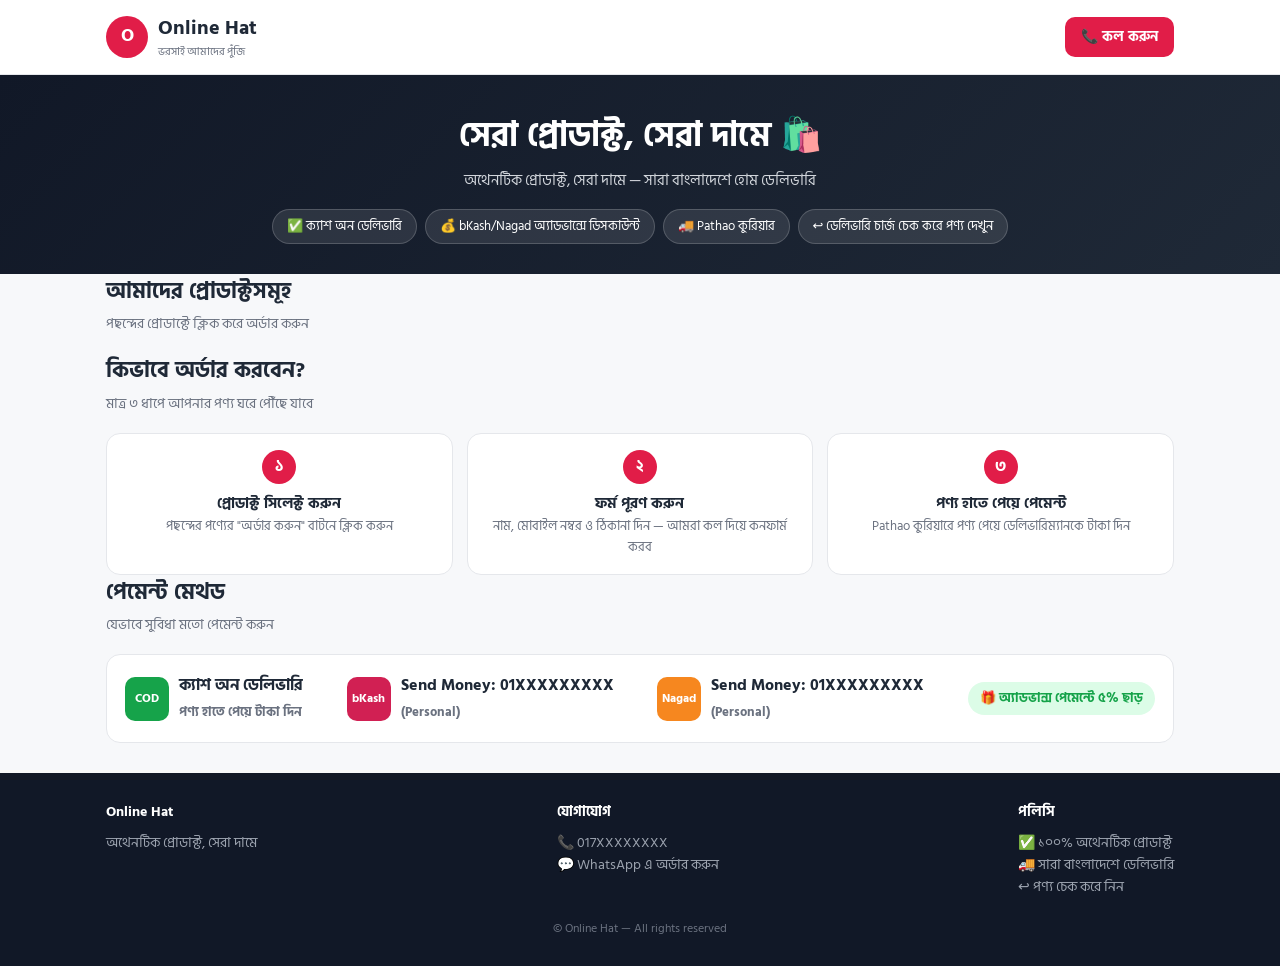
==== index.html @ f03dd959 "One-click order modal + 64 districts + logo support (index.html)" ====
<!DOCTYPE html>
<html lang="bn">
<head>
  <meta charset="UTF-8">
  <meta name="viewport" content="width=device-width, initial-scale=1.0">
  <title>Online Hat — অথেনটিক প্রোডাক্ট সেরা দামে | সারা বাংলাদেশে হোম ডেলিভারি</title>
  <meta name="description" content="Online Hat - গ্যাজেট, ইলেকট্রনিক্স ও লাইফস্টাইল প্রোডাক্ট সেরা দামে। ক্যাশ অন ডেলিভারি (Pathao), bKash/Nagad অ্যাডভান্সে ডিসকাউন্ট। সারা বাংলাদেশে ডেলিভারি।">
  <link rel="icon" href="data:image/svg+xml,<svg xmlns='http://www.w3.org/2000/svg' viewBox='0 0 100 100'><text y='.9em' font-size='90'>🧢</text></svg>">
  <link rel="preconnect" href="https://fonts.googleapis.com">
  <link rel="preconnect" href="https://fonts.gstatic.com" crossorigin>
  <link href="https://fonts.googleapis.com/css2?family=Hind+Siliguri:wght@400;600;700;800&display=swap" rel="stylesheet">
  <link rel="stylesheet" href="style.css?v=2">
</head>
<body>

  <header class="site">
    <div class="site-inner">
      <a class="brand" href="index.html">
        <div class="brand-logo" id="logoWrap">
          <img id="logoImg" src="" alt="logo" onerror="this.remove()">
          <span id="logoLetter">O</span>
        </div>
        <div class="brand-name" id="brandName">Online Hat<small>ভরসাই আমাদের পুঁজি</small></div>
      </a>
      <a class="call-btn" id="callBtn" href="#">📞 কল করুন</a>
    </div>
  </header>

  <div class="hero">
    <div class="container">
      <h1>সেরা প্রোডাক্ট, সেরা দামে 🛍️</h1>
      <p id="heroTagline">অথেনটিক প্রোডাক্ট, সেরা দামে — সারা বাংলাদেশে হোম ডেলিভারি</p>
      <div class="pills">
        <span class="pill">✅ ক্যাশ অন ডেলিভারি</span>
        <span class="pill">💰 bKash/Nagad অ্যাডভান্সে ডিসকাউন্ট</span>
        <span class="pill">🚚 Pathao কুরিয়ার</span>
        <span class="pill">↩️ ডেলিভারি চার্জ চেক করে পণ্য দেখুন</span>
      </div>
    </div>
  </div>

  <section class="container">
    <h2 class="section-title">আমাদের প্রোডাক্টসমূহ</h2>
    <p class="section-sub">পছন্দের প্রোডাক্টে ক্লিক করে অর্ডার করুন</p>
    <div class="grid" id="productGrid"></div>
  </section>

  <section class="container">
    <h2 class="section-title">কিভাবে অর্ডার করবেন?</h2>
    <p class="section-sub">মাত্র ৩ ধাপে আপনার পণ্য ঘরে পৌঁছে যাবে</p>
    <div class="steps">
      <div class="step">
        <div class="n">১</div>
        <h3>প্রোডাক্ট সিলেক্ট করুন</h3>
        <p>পছন্দের পণ্যের "অর্ডার করুন" বাটনে ক্লিক করুন</p>
      </div>
      <div class="step">
        <div class="n">২</div>
        <h3>ফর্ম পূরণ করুন</h3>
        <p>নাম, মোবাইল নম্বর ও ঠিকানা দিন — আমরা কল দিয়ে কনফার্ম করব</p>
      </div>
      <div class="step">
        <div class="n">৩</div>
        <h3>পণ্য হাতে পেয়ে পেমেন্ট</h3>
        <p>Pathao কুরিয়ারে পণ্য পেয়ে ডেলিভারিম্যানকে টাকা দিন</p>
      </div>
    </div>
  </section>

  <section class="container">
    <h2 class="section-title">পেমেন্ট মেথড</h2>
    <p class="section-sub">যেভাবে সুবিধা মতো পেমেন্ট করুন</p>
    <div class="pay-box">
      <div class="pay-method">
        <div class="logo cod-bg">COD</div>
        <div>ক্যাশ অন ডেলিভারি<br><small style="color:var(--muted)">পণ্য হাতে পেয়ে টাকা দিন</small></div>
      </div>
      <div class="pay-method">
        <div class="logo bkash-bg">bKash</div>
        <div id="bkashText">Send Money: 01XXXXXXXXX<br><small style="color:var(--muted)">(Personal)</small></div>
      </div>
      <div class="pay-method">
        <div class="logo nagad-bg">Nagad</div>
        <div id="nagadText">Send Money: 01XXXXXXXXX<br><small style="color:var(--muted)">(Personal)</small></div>
      </div>
      <div class="discount-tag" id="discountTag">🎁 অ্যাডভান্স পেমেন্টে ৫% ছাড়</div>
    </div>
  </section>

  <footer class="site">
    <div class="container">
      <div class="foot-grid">
        <div>
          <h4 id="footBrand">Online Hat</h4>
          <p id="footTagline">অথেনটিক প্রোডাক্ট, সেরা দামে</p>
        </div>
        <div>
          <h4>যোগাযোগ</h4>
          <p>📞 <span id="footPhone">017XXXXXXXX</span></p>
          <p>💬 WhatsApp এ অর্ডার করুন</p>
        </div>
        <div>
          <h4>পলিসি</h4>
          <p>✅ ১০০% অথেনটিক প্রোডাক্ট</p>
          <p>🚚 সারা বাংলাদেশে ডেলিভারি</p>
          <p>↩️ পণ্য চেক করে নিন</p>
        </div>
      </div>
      <p class="copy">© <span id="year"></span> <span id="footBrand2">Online Hat</span> — All rights reserved</p>
    </div>
  </footer>

  <div class="sticky-bar">
    <a class="sticky-call" id="stickyCall" href="#">📞 কল করুন</a>
    <a class="sticky-order" href="#productGrid">🛍️ অর্ডার করুন</a>
  </div>

  <script src="products.js?v=3"></script>
  <script>
    // ---- Fill shop info everywhere ----
    document.title = SETTINGS.shopName + " — অথেনটিক প্রোডাক্ট সেরা দামে | সারা বাংলাদেশে হোম ডেলিভারি";
    document.getElementById("logoLetter").textContent = SETTINGS.shopName.charAt(0);
    if (SETTINGS.logo) document.getElementById("logoImg").src = SETTINGS.logo;
    document.getElementById("brandName").innerHTML = SETTINGS.shopName + "<small>ভরসাই আমাদের পুঁজি</small>";
    document.getElementById("heroTagline").textContent = SETTINGS.tagline;
    document.getElementById("footTagline").textContent = SETTINGS.tagline;
    document.getElementById("footBrand").textContent = SETTINGS.shopName;
    document.getElementById("footBrand2").textContent = SETTINGS.shopName;
    document.getElementById("footPhone").textContent = SETTINGS.phone;
    document.getElementById("bkashText").innerHTML = "Send Money: " + SETTINGS.bkash + "<br><small style='color:var(--muted)'>(Personal)</small>";
    document.getElementById("nagadText").innerHTML = "Send Money: " + SETTINGS.nagad + "<br><small style='color:var(--muted)'>(Personal)</small>";
    document.getElementById("discountTag").textContent = "🎁 অ্যাডভান্স পেমেন্টে " + SETTINGS.advanceDiscountPercent + "% ছাড়";
    document.getElementById("year").textContent = new Date().getFullYear();

    const tel = "tel:+88" + SETTINGS.phone;
    document.getElementById("callBtn").href = tel;
    document.getElementById("stickyCall").href = tel;

    // ---- Render products ----
    const grid = document.getElementById("productGrid");
    grid.innerHTML = PRODUCTS.map(p => {
      const save = p.oldPrice ? Math.round(((p.oldPrice - p.price) / p.oldPrice) * 100) : 0;
      return `
      <div class="card">
        <a class="thumb" href="product.html?id=${p.id}">
          ${p.badge ? `<span class="badge">${p.badge}</span>` : ""}
          <span style="position:absolute">${p.emoji}</span>
          <img src="${p.image}" alt="${p.name}" loading="lazy" onerror="this.style.display='none'">
        </a>
        <div class="card-body">
          <div class="card-name">${p.name}</div>
          <div class="card-name-bn">${p.nameBn}</div>
          <div class="price-row">
            <span class="price">৳${p.price}</span>
            ${p.oldPrice ? `<span class="old-price">৳${p.oldPrice}</span>` : ""}
            ${save ? `<span class="save-tag">${save}% ছাড়</span>` : ""}
          </div>
          <a class="order-btn" href="product.html?id=${p.id}">অর্ডার করুন</a>
        </div>
      </div>`;
    }).join("");
  </script>
</body>
</html>
---- style.css ----
/* ================= Shop styles ================= */
:root {
  --accent: #e11d48;
  --accent-dark: #be123c;
  --bg: #f7f8fa;
  --card: #ffffff;
  --text: #1f2937;
  --muted: #6b7280;
  --border: #e5e7eb;
  --green: #16a34a;
  --radius: 14px;
}
* { box-sizing: border-box; margin: 0; padding: 0; }
body {
  font-family: "Hind Siliguri", "Segoe UI", system-ui, sans-serif;
  background: var(--bg);
  color: var(--text);
  line-height: 1.6;
}
a { color: inherit; text-decoration: none; }
img { max-width: 100%; display: block; }
.container { max-width: 1100px; margin: 0 auto; padding: 0 16px; }

/* Header */
header.site {
  background: #fff;
  border-bottom: 1px solid var(--border);
  position: sticky;
  top: 0;
  z-index: 50;
}
.site-inner {
  display: flex;
  align-items: center;
  justify-content: space-between;
  gap: 12px;
  padding: 12px 16px;
  max-width: 1100px;
  margin: 0 auto;
}
.brand { display: flex; align-items: center; gap: 10px; }
.brand-logo {
  width: 42px; height: 42px;
  border-radius: 50%;
  background: var(--accent);
  color: #fff;
  display: flex; align-items: center; justify-content: center;
  font-weight: 800; font-size: 18px;
  position: relative;
  overflow: hidden;
  flex-shrink: 0;
}
.brand-logo img {
  position: absolute;
  inset: 0;
  width: 100%; height: 100%;
  object-fit: cover;
  z-index: 1;
}
.brand-name { font-weight: 800; font-size: 20px; }
.brand-name small { display: block; font-weight: 400; font-size: 11px; color: var(--muted); }
.call-btn {
  background: var(--accent);
  color: #fff;
  padding: 9px 16px;
  border-radius: 10px;
  font-weight: 700;
  font-size: 14px;
  white-space: nowrap;
}

/* Hero */
.hero {
  background: linear-gradient(135deg, #111827, #1f2937);
  color: #fff;
  padding: 34px 0 30px;
  text-align: center;
}
.hero h1 { font-size: clamp(22px, 4vw, 34px); font-weight: 800; }
.hero p { color: #d1d5db; margin-top: 6px; font-size: 15px; }
.hero .pills { margin-top: 16px; display: flex; flex-wrap: wrap; gap: 8px; justify-content: center; }
.hero .pill {
  background: rgba(255,255,255,.1);
  border: 1px solid rgba(255,255,255,.18);
  padding: 6px 14px;
  border-radius: 999px;
  font-size: 13px;
}

/* Sections */
section { padding: 28px 0; }
.section-title { font-size: 22px; font-weight: 800; margin-bottom: 4px; }
.section-sub { color: var(--muted); font-size: 14px; margin-bottom: 18px; }

/* Product grid */
.grid {
  display: grid;
  grid-template-columns: repeat(auto-fill, minmax(240px, 1fr));
  gap: 16px;
}
.card {
  background: var(--card);
  border: 1px solid var(--border);
  border-radius: var(--radius);
  overflow: hidden;
  transition: transform .15s, box-shadow .15s;
  display: flex;
  flex-direction: column;
}
.card:hover { transform: translateY(-3px); box-shadow: 0 8px 24px rgba(0,0,0,.08); }
.thumb {
  position: relative;
  aspect-ratio: 1/1;
  background: linear-gradient(135deg, #fce7f3, #e0f2fe);
  display: flex; align-items: center; justify-content: center;
  font-size: 64px;
}
.thumb img { position: absolute; inset: 0; width: 100%; height: 100%; object-fit: cover; }
.badge {
  position: absolute; top: 10px; left: 10px;
  background: var(--accent); color: #fff;
  font-size: 11px; font-weight: 700;
  padding: 3px 10px; border-radius: 999px;
  z-index: 2;
}
.card-body { padding: 14px; display: flex; flex-direction: column; gap: 6px; flex: 1; }
.card-name { font-weight: 700; font-size: 15px; }
.card-name-bn { font-size: 13px; color: var(--muted); }
.price-row { display: flex; align-items: baseline; gap: 8px; margin-top: auto; }
.price { font-weight: 800; font-size: 20px; color: var(--accent); }
.old-price { color: var(--muted); text-decoration: line-through; font-size: 14px; }
.save-tag { font-size: 11px; color: var(--green); font-weight: 700; }
.order-btn {
  margin-top: 10px;
  background: var(--accent);
  color: #fff;
  border: none;
  padding: 11px;
  border-radius: 10px;
  font-weight: 700;
  font-size: 15px;
  cursor: pointer;
  text-align: center;
}
.order-btn:hover { background: var(--accent-dark); }

/* Steps */
.steps { display: grid; grid-template-columns: repeat(auto-fit, minmax(200px, 1fr)); gap: 14px; }
.step {
  background: var(--card); border: 1px solid var(--border);
  border-radius: var(--radius); padding: 16px; text-align: center;
}
.step .n {
  width: 34px; height: 34px; margin: 0 auto 8px;
  background: var(--accent); color: #fff; border-radius: 50%;
  display: flex; align-items: center; justify-content: center; font-weight: 800;
}
.step h3 { font-size: 15px; }
.step p { font-size: 13px; color: var(--muted); }

/* Payment banner */
.pay-box {
  background: #fff; border: 1px solid var(--border); border-radius: var(--radius);
  padding: 18px; display: flex; flex-wrap: wrap; gap: 16px; align-items: center; justify-content: space-between;
}
.pay-method { display: flex; align-items: center; gap: 10px; font-weight: 700; }
.pay-method .logo {
  width: 44px; height: 44px; border-radius: 10px; color: #fff;
  display: flex; align-items: center; justify-content: center; font-weight: 800; font-size: 12px;
}
.bkash-bg { background: #d12053; }
.nagad-bg { background: #f6871f; }
.cod-bg { background: var(--green); }
.discount-tag {
  background: #dcfce7; color: var(--green);
  font-weight: 700; font-size: 13px;
  padding: 6px 12px; border-radius: 999px;
}

/* Product detail */
.detail { display: grid; grid-template-columns: 1fr 1fr; gap: 24px; }
@media (max-width: 760px) { .detail { grid-template-columns: 1fr; } }
.detail-thumb {
  position: relative;
  aspect-ratio: 1/1;
  border-radius: var(--radius);
  overflow: hidden;
  border: 1px solid var(--border);
  background: linear-gradient(135deg, #fce7f3, #e0f2fe);
  display: flex; align-items: center; justify-content: center; font-size: 90px;
}
.detail-thumb img { position: absolute; inset: 0; width: 100%; height: 100%; object-fit: cover; }
.detail h1 { font-size: 24px; font-weight: 800; }
.detail .bn { color: var(--muted); font-size: 15px; margin-top: 2px; }
.detail .price-row { margin: 12px 0 6px; }
.detail .price { font-size: 30px; }
.stock-note { color: var(--green); font-weight: 700; font-size: 14px; }

/* Order form */
.order-form {
  background: var(--card); border: 1px solid var(--border);
  border-radius: var(--radius); padding: 20px; margin-top: 20px;
}
.order-form h2 { font-size: 18px; margin-bottom: 14px; }
.field { margin-bottom: 12px; }
.field label { display: block; font-size: 14px; font-weight: 700; margin-bottom: 4px; }
.field input, .field select, .field textarea {
  width: 100%;
  padding: 11px 12px;
  border: 1px solid var(--border);
  border-radius: 10px;
  font-size: 15px;
  font-family: inherit;
  background: #fff;
}
.field input:focus, .field select:focus, .field textarea:focus {
  outline: 2px solid var(--accent);
  border-color: var(--accent);
}
.qty-row { display: flex; align-items: center; gap: 12px; }
.qty-btn {
  width: 38px; height: 38px; border-radius: 10px;
  border: 1px solid var(--border); background: #fff;
  font-size: 18px; font-weight: 800; cursor: pointer;
}
#qty { width: 70px; text-align: center; font-weight: 800; font-size: 16px; }

.payment-options { display: grid; grid-template-columns: 1fr 1fr; gap: 10px; }
@media (max-width: 500px) { .payment-options { grid-template-columns: 1fr; } }
.pay-opt {
  border: 2px solid var(--border); border-radius: 10px;
  padding: 10px 12px; cursor: pointer; font-size: 14px; font-weight: 700;
  display: flex; gap: 8px; align-items: center;
}
.pay-opt input { accent-color: var(--accent); }
.pay-opt.active { border-color: var(--accent); background: #fff1f2; }
.pay-opt small { display: block; font-weight: 400; color: var(--muted); font-size: 12px; }
.pay-opt .disc { color: var(--green); font-weight: 800; font-size: 12px; }
.advance-info {
  display: none;
  background: #fff7ed; border: 1px dashed #f6871f;
  border-radius: 10px; padding: 12px; font-size: 13px; margin-top: 10px;
}
.advance-info.show { display: block; }
.advance-info b { font-size: 14px; }

/* Summary */
.summary {
  background: #f9fafb; border: 1px solid var(--border);
  border-radius: 10px; padding: 14px; margin-top: 14px; font-size: 14px;
}
.summary .row { display: flex; justify-content: space-between; padding: 3px 0; }
.summary .row.total { border-top: 1px dashed var(--border); margin-top: 6px; padding-top: 8px; font-weight: 800; font-size: 17px; }
.summary .discount { color: var(--green); font-weight: 700; }

.submit-btn {
  width: 100%;
  background: var(--green);
  color: #fff; border: none;
  padding: 15px; border-radius: 12px;
  font-size: 17px; font-weight: 800; cursor: pointer;
  margin-top: 14px;
}
.submit-btn:hover { background: #15803d; }
.form-error { color: var(--accent); font-size: 13px; font-weight: 700; margin-top: 8px; display: none; }
.form-error.show { display: block; }

/* Confirmation */
.confirm-box {
  display: none;
  text-align: center;
  background: #dcfce7; border: 1px solid var(--green);
  border-radius: var(--radius); padding: 24px; margin-top: 20px;
}
.confirm-box.show { display: block; }
.confirm-box h2 { color: var(--green); }
.confirm-box p { font-size: 14px; margin-top: 6px; }

/* Footer */
footer.site {
  background: #111827; color: #9ca3af;
  padding: 28px 0; margin-top: 30px;
  font-size: 14px;
}
.foot-grid { display: flex; flex-wrap: wrap; gap: 24px; justify-content: space-between; }
footer.site h4 { color: #fff; margin-bottom: 8px; }
footer.site a:hover { color: #fff; }
.copy { text-align: center; margin-top: 20px; font-size: 12px; color: #6b7280; }

/* Sticky mobile call bar */
.sticky-bar {
  position: fixed; bottom: 0; left: 0; right: 0;
  display: none;
  gap: 10px; padding: 10px 12px;
  background: #fff; border-top: 1px solid var(--border);
  z-index: 60;
}
.sticky-bar a {
  flex: 1; text-align: center; padding: 12px; border-radius: 10px;
  font-weight: 800; font-size: 15px;
}
.sticky-call { background: #111827; color: #fff; }
.sticky-order { background: var(--accent); color: #fff; }
@media (max-width: 760px) {
  .sticky-bar { display: flex; }
  body { padding-bottom: 66px; }
}

/* ===== Big buy button ===== */
.buy-btn {
  width: 100%;
  background: var(--accent);
  color: #fff;
  border: none;
  padding: 16px;
  border-radius: 12px;
  font-size: 18px;
  font-weight: 800;
  cursor: pointer;
  margin-top: 16px;
  font-family: inherit;
  box-shadow: 0 4px 14px rgba(225, 29, 72, .35);
  transition: transform .15s;
}
.buy-btn:hover { background: var(--accent-dark); transform: translateY(-2px); }
.disc-inline { color: var(--green); font-weight: 800; }

/* ===== One-click order modal ===== */
.modal-overlay {
  display: none;
  position: fixed;
  inset: 0;
  background: rgba(0,0,0,.55);
  z-index: 100;
  overflow-y: auto;
  padding: 20px 12px;
}
.modal-overlay.show { display: flex; align-items: flex-start; justify-content: center; }
.modal {
  background: #fdf9f3;
  border: 2px solid var(--accent);
  border-radius: 16px;
  width: 100%;
  max-width: 520px;
  padding: 18px;
  margin: auto;
  box-shadow: 0 20px 60px rgba(0,0,0,.3);
  animation: slideUp .25s ease;
}
@keyframes slideUp { from { transform: translateY(30px); opacity: 0; } to { transform: translateY(0); opacity: 1; } }
.modal-head { display: flex; justify-content: space-between; align-items: flex-start; gap: 10px; margin-bottom: 14px; }
.modal-head h2 { font-size: 17px; color: var(--accent-dark); line-height: 1.4; }
.modal-close {
  background: none; border: none; font-size: 20px; font-weight: 800;
  color: var(--muted); cursor: pointer; padding: 4px 8px;
}

/* Product inside modal */
.order-product {
  display: flex;
  gap: 12px;
  align-items: center;
  background: #fff;
  border: 1px solid var(--border);
  border-radius: 12px;
  padding: 12px;
  margin-bottom: 14px;
  flex-wrap: wrap;
}
.op-thumb {
  position: relative;
  width: 56px; height: 56px;
  border-radius: 10px;
  background: linear-gradient(135deg, #fce7f3, #e0f2fe);
  display: flex; align-items: center; justify-content: center;
  font-size: 28px;
  overflow: hidden;
  flex-shrink: 0;
}
.op-thumb img { position: absolute; inset: 0; width: 100%; height: 100%; object-fit: cover; }
.op-info { flex: 1; min-width: 140px; }
.op-name { font-weight: 700; font-size: 14px; }
.op-price s { color: var(--muted); font-size: 13px; margin-right: 6px; }
.op-price b { color: var(--accent); font-size: 16px; }

.pay-box-mini {
  background: #fff;
  border: 1px dashed var(--border);
  border-radius: 10px;
  padding: 10px 12px;
  font-size: 14px;
  font-weight: 600;
}
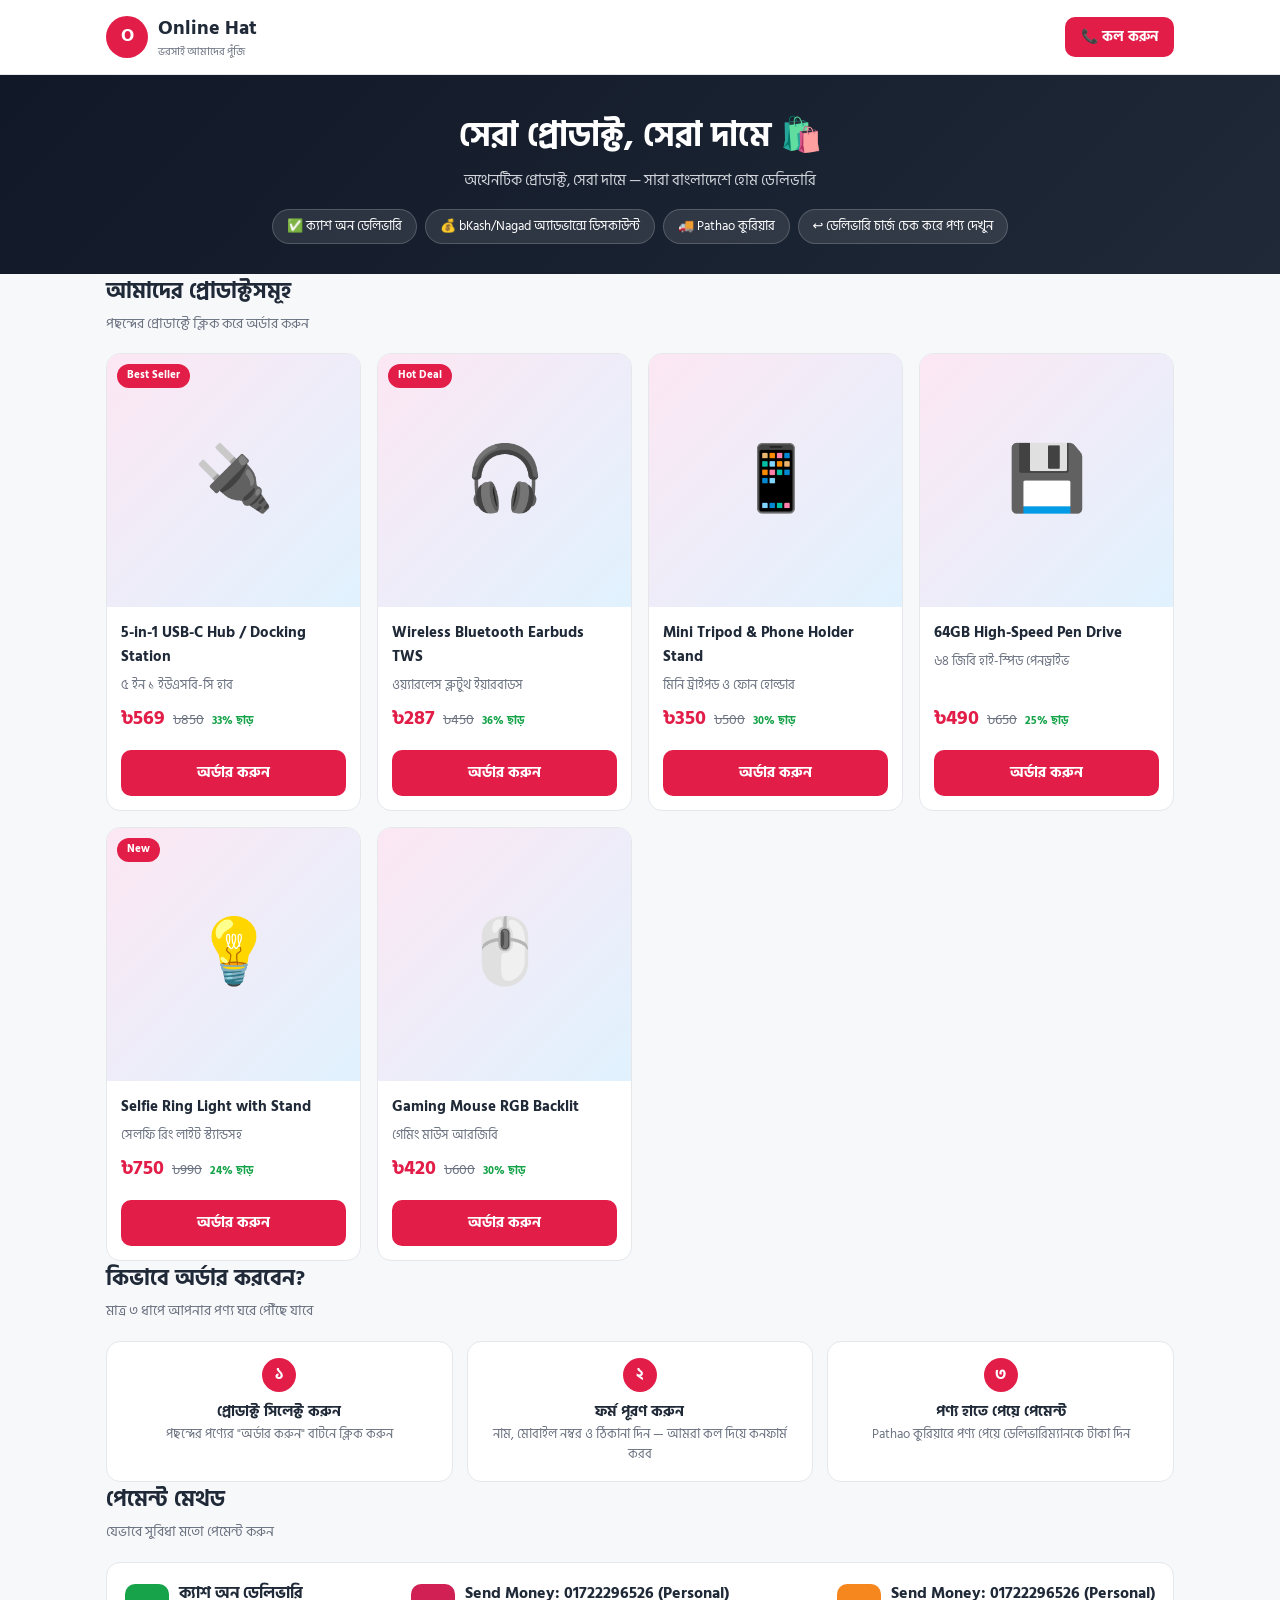
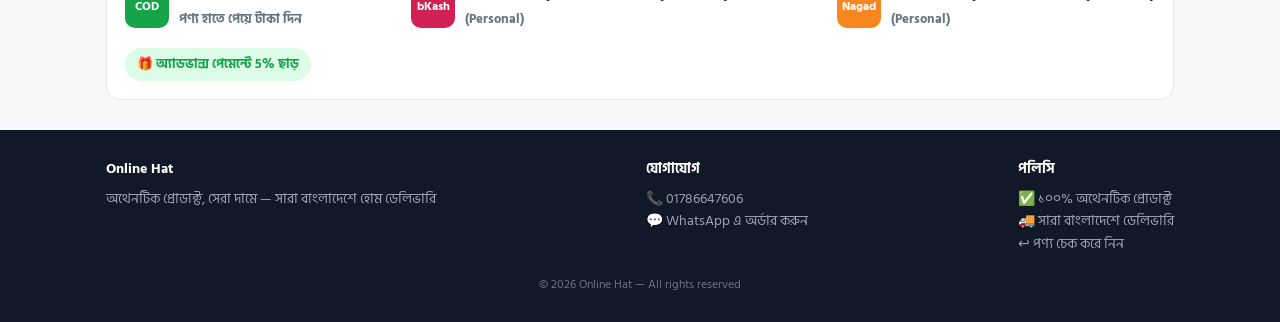
==== commit 8c79d6a6: "Fix: logo crash breaking page when logo.png missing (index.html)" ====
--- a/index.html
+++ b/index.html
@@ -17,7 +17,7 @@
     <div class="site-inner">
       <a class="brand" href="index.html">
         <div class="brand-logo" id="logoWrap">
-          <img id="logoImg" src="" alt="logo" onerror="this.remove()">
+          <img id="logoImg" alt="logo" style="display:none" onerror="this.style.display='none'">
           <span id="logoLetter">O</span>
         </div>
         <div class="brand-name" id="brandName">Online Hat<small>ভরসাই আমাদের পুঁজি</small></div>
@@ -120,7 +120,11 @@
     // ---- Fill shop info everywhere ----
     document.title = SETTINGS.shopName + " — অথেনটিক প্রোডাক্ট সেরা দামে | সারা বাংলাদেশে হোম ডেলিভারি";
     document.getElementById("logoLetter").textContent = SETTINGS.shopName.charAt(0);
-    if (SETTINGS.logo) document.getElementById("logoImg").src = SETTINGS.logo;
+    const logoImg = document.getElementById("logoImg");
+    if (SETTINGS.logo && logoImg) {
+      logoImg.style.display = "block";
+      logoImg.src = SETTINGS.logo;
+    }
     document.getElementById("brandName").innerHTML = SETTINGS.shopName + "<small>ভরসাই আমাদের পুঁজি</small>";
     document.getElementById("heroTagline").textContent = SETTINGS.tagline;
     document.getElementById("footTagline").textContent = SETTINGS.tagline;
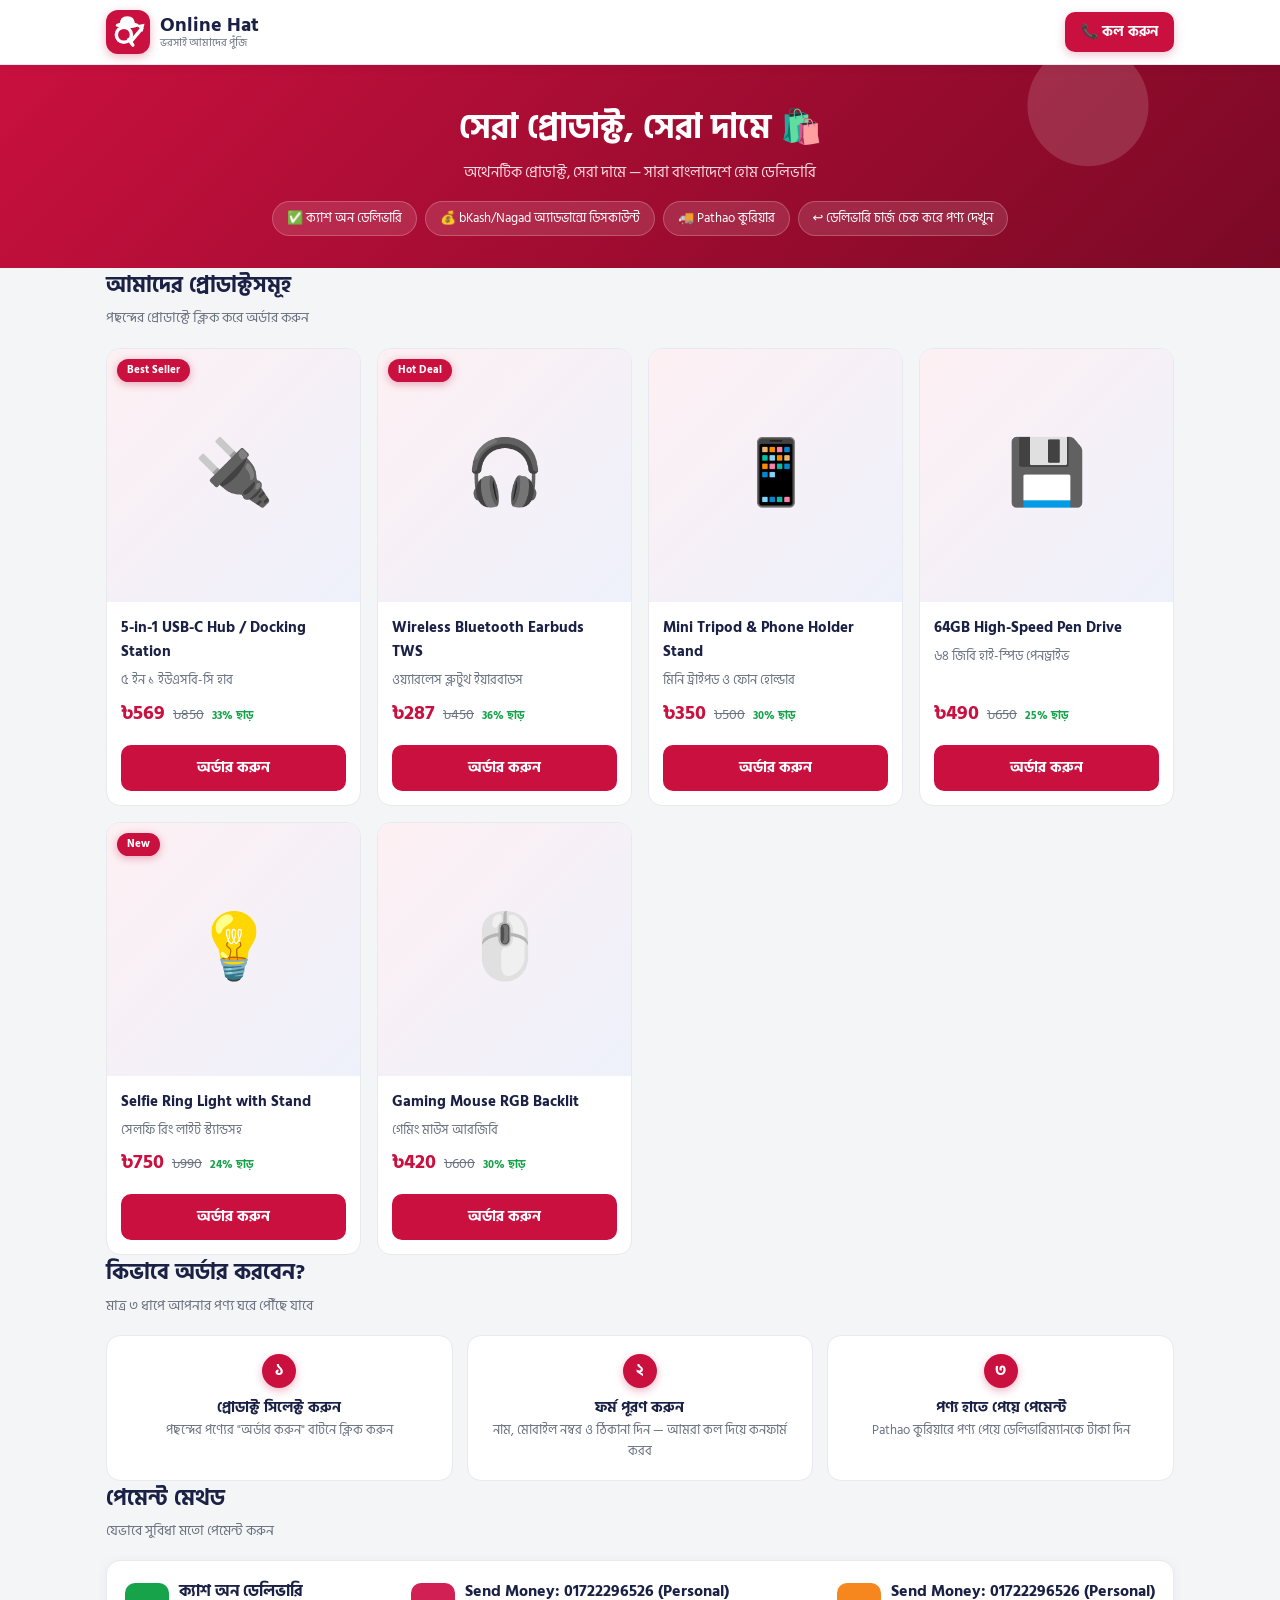
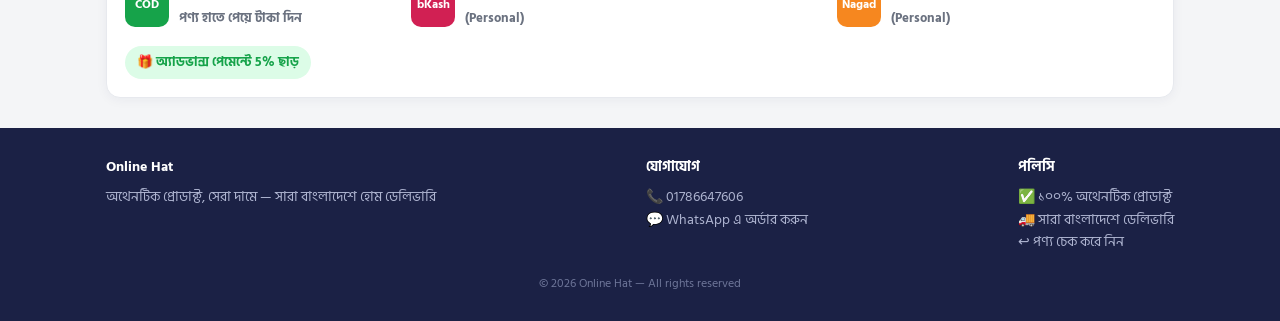
==== commit e33ef9d6: "Brand redesign: crimson/navy identity + SVG logo fallback (index.html)" ====
--- a/index.html
+++ b/index.html
@@ -9,7 +9,7 @@
   <link rel="preconnect" href="https://fonts.googleapis.com">
   <link rel="preconnect" href="https://fonts.gstatic.com" crossorigin>
   <link href="https://fonts.googleapis.com/css2?family=Hind+Siliguri:wght@400;600;700;800&display=swap" rel="stylesheet">
-  <link rel="stylesheet" href="style.css?v=2">
+  <link rel="stylesheet" href="style.css?v=4">
 </head>
 <body>
 
@@ -18,7 +18,14 @@
       <a class="brand" href="index.html">
         <div class="brand-logo" id="logoWrap">
           <img id="logoImg" alt="logo" style="display:none" onerror="this.style.display='none'">
-          <span id="logoLetter">O</span>
+          <svg class="logo-fallback" id="logoFallback" viewBox="0 0 64 64" xmlns="http://www.w3.org/2000/svg">
+            <path d="M20 21 Q20 9 31 9 Q42 9 42 21 Z" fill="#fff"/>
+            <ellipse cx="31" cy="22" rx="17" ry="4.5" fill="#fff"/>
+            <circle cx="26" cy="36" r="11" fill="none" stroke="#fff" stroke-width="5"/>
+            <path d="M33 43 L39 51" stroke="#fff" stroke-width="5" stroke-linecap="round"/>
+            <path d="M37 45 L52 27" stroke="#fff" stroke-width="5" stroke-linecap="round"/>
+            <path d="M56 20 L45 22 L53 32 Z" fill="#fff"/>
+          </svg>
         </div>
         <div class="brand-name" id="brandName">Online Hat<small>ভরসাই আমাদের পুঁজি</small></div>
       </a>
@@ -115,11 +122,10 @@
     <a class="sticky-order" href="#productGrid">🛍️ অর্ডার করুন</a>
   </div>
 
-  <script src="products.js?v=3"></script>
+  <script src="products.js?v=4"></script>
   <script>
     // ---- Fill shop info everywhere ----
     document.title = SETTINGS.shopName + " — অথেনটিক প্রোডাক্ট সেরা দামে | সারা বাংলাদেশে হোম ডেলিভারি";
-    document.getElementById("logoLetter").textContent = SETTINGS.shopName.charAt(0);
     const logoImg = document.getElementById("logoImg");
     if (SETTINGS.logo && logoImg) {
       logoImg.style.display = "block";
--- a/style.css
+++ b/style.css
@@ -1,13 +1,18 @@
-/* ================= Shop styles ================= */
+/* ============ Online Hat — Brand Redesign ============
+   Palette from logo: crimson #C9103E, navy #1B2145,
+   soft gray #F4F5F7, white cards                      */
 :root {
-  --accent: #e11d48;
-  --accent-dark: #be123c;
-  --bg: #f7f8fa;
+  --accent: #C9103E;
+  --accent-dark: #9E0C30;
+  --accent-soft: #FDF0F3;
+  --navy: #1B2145;
+  --navy-2: #2A3159;
+  --bg: #F4F5F7;
   --card: #ffffff;
-  --text: #1f2937;
-  --muted: #6b7280;
-  --border: #e5e7eb;
-  --green: #16a34a;
+  --text: #1B2145;
+  --muted: #6B7280;
+  --border: #E7E9EE;
+  --green: #16A34A;
   --radius: 14px;
 }
 * { box-sizing: border-box; margin: 0; padding: 0; }
@@ -21,34 +26,34 @@
 img { max-width: 100%; display: block; }
 .container { max-width: 1100px; margin: 0 auto; padding: 0 16px; }
 
-/* Header */
+/* ---------- Header ---------- */
 header.site {
   background: #fff;
   border-bottom: 1px solid var(--border);
   position: sticky;
   top: 0;
   z-index: 50;
+  box-shadow: 0 1px 10px rgba(27,33,69,.06);
 }
 .site-inner {
   display: flex;
   align-items: center;
   justify-content: space-between;
   gap: 12px;
-  padding: 12px 16px;
+  padding: 10px 16px;
   max-width: 1100px;
   margin: 0 auto;
 }
 .brand { display: flex; align-items: center; gap: 10px; }
 .brand-logo {
-  width: 42px; height: 42px;
-  border-radius: 50%;
+  width: 44px; height: 44px;
+  border-radius: 12px;
   background: var(--accent);
-  color: #fff;
   display: flex; align-items: center; justify-content: center;
-  font-weight: 800; font-size: 18px;
   position: relative;
   overflow: hidden;
   flex-shrink: 0;
+  box-shadow: 0 3px 10px rgba(201,16,62,.3);
 }
 .brand-logo img {
   position: absolute;
@@ -57,7 +62,8 @@
   object-fit: cover;
   z-index: 1;
 }
-.brand-name { font-weight: 800; font-size: 20px; }
+.logo-fallback { width: 100%; height: 100%; display: block; }
+.brand-name { font-weight: 800; font-size: 20px; color: var(--navy); line-height: 1.2; }
 .brand-name small { display: block; font-weight: 400; font-size: 11px; color: var(--muted); }
 .call-btn {
   background: var(--accent);
@@ -67,32 +73,37 @@
   font-weight: 700;
   font-size: 14px;
   white-space: nowrap;
-}
-
-/* Hero */
+  box-shadow: 0 3px 10px rgba(201,16,62,.25);
+}
+.call-btn:hover { background: var(--accent-dark); }
+
+/* ---------- Hero ---------- */
 .hero {
-  background: linear-gradient(135deg, #111827, #1f2937);
+  background:
+    radial-gradient(circle at 85% 20%, rgba(255,255,255,.14) 0 60px, transparent 61px),
+    linear-gradient(135deg, var(--accent) 0%, var(--accent-dark) 55%, #7A0926 100%);
   color: #fff;
-  padding: 34px 0 30px;
+  padding: 36px 0 32px;
   text-align: center;
 }
 .hero h1 { font-size: clamp(22px, 4vw, 34px); font-weight: 800; }
-.hero p { color: #d1d5db; margin-top: 6px; font-size: 15px; }
+.hero p { color: #FBD9E1; margin-top: 6px; font-size: 15px; }
 .hero .pills { margin-top: 16px; display: flex; flex-wrap: wrap; gap: 8px; justify-content: center; }
 .hero .pill {
-  background: rgba(255,255,255,.1);
-  border: 1px solid rgba(255,255,255,.18);
+  background: rgba(255,255,255,.12);
+  border: 1px solid rgba(255,255,255,.22);
   padding: 6px 14px;
   border-radius: 999px;
   font-size: 13px;
-}
-
-/* Sections */
-section { padding: 28px 0; }
-.section-title { font-size: 22px; font-weight: 800; margin-bottom: 4px; }
+  backdrop-filter: blur(2px);
+}
+
+/* ---------- Sections ---------- */
+section { padding: 30px 0; }
+.section-title { font-size: 22px; font-weight: 800; margin-bottom: 4px; color: var(--navy); }
 .section-sub { color: var(--muted); font-size: 14px; margin-bottom: 18px; }
 
-/* Product grid */
+/* ---------- Product grid ---------- */
 .grid {
   display: grid;
   grid-template-columns: repeat(auto-fill, minmax(240px, 1fr));
@@ -107,11 +118,11 @@
   display: flex;
   flex-direction: column;
 }
-.card:hover { transform: translateY(-3px); box-shadow: 0 8px 24px rgba(0,0,0,.08); }
+.card:hover { transform: translateY(-4px); box-shadow: 0 10px 28px rgba(27,33,69,.12); }
 .thumb {
   position: relative;
   aspect-ratio: 1/1;
-  background: linear-gradient(135deg, #fce7f3, #e0f2fe);
+  background: linear-gradient(135deg, #FDF0F3, #EEF1FB);
   display: flex; align-items: center; justify-content: center;
   font-size: 64px;
 }
@@ -122,9 +133,10 @@
   font-size: 11px; font-weight: 700;
   padding: 3px 10px; border-radius: 999px;
   z-index: 2;
+  box-shadow: 0 2px 8px rgba(201,16,62,.35);
 }
 .card-body { padding: 14px; display: flex; flex-direction: column; gap: 6px; flex: 1; }
-.card-name { font-weight: 700; font-size: 15px; }
+.card-name { font-weight: 700; font-size: 15px; color: var(--navy); }
 .card-name-bn { font-size: 13px; color: var(--muted); }
 .price-row { display: flex; align-items: baseline; gap: 8px; margin-top: auto; }
 .price { font-weight: 800; font-size: 20px; color: var(--accent); }
@@ -141,43 +153,48 @@
   font-size: 15px;
   cursor: pointer;
   text-align: center;
+  transition: background .15s;
 }
 .order-btn:hover { background: var(--accent-dark); }
 
-/* Steps */
+/* ---------- Steps ---------- */
 .steps { display: grid; grid-template-columns: repeat(auto-fit, minmax(200px, 1fr)); gap: 14px; }
 .step {
   background: var(--card); border: 1px solid var(--border);
-  border-radius: var(--radius); padding: 16px; text-align: center;
-}
+  border-radius: var(--radius); padding: 18px 16px; text-align: center;
+  transition: transform .15s, box-shadow .15s;
+}
+.step:hover { transform: translateY(-2px); box-shadow: 0 6px 18px rgba(27,33,69,.08); }
 .step .n {
   width: 34px; height: 34px; margin: 0 auto 8px;
   background: var(--accent); color: #fff; border-radius: 50%;
   display: flex; align-items: center; justify-content: center; font-weight: 800;
-}
-.step h3 { font-size: 15px; }
+  box-shadow: 0 3px 8px rgba(201,16,62,.3);
+}
+.step h3 { font-size: 15px; color: var(--navy); }
 .step p { font-size: 13px; color: var(--muted); }
 
-/* Payment banner */
+/* ---------- Payment box ---------- */
 .pay-box {
   background: #fff; border: 1px solid var(--border); border-radius: var(--radius);
   padding: 18px; display: flex; flex-wrap: wrap; gap: 16px; align-items: center; justify-content: space-between;
+  box-shadow: 0 2px 12px rgba(27,33,69,.05);
 }
 .pay-method { display: flex; align-items: center; gap: 10px; font-weight: 700; }
 .pay-method .logo {
   width: 44px; height: 44px; border-radius: 10px; color: #fff;
   display: flex; align-items: center; justify-content: center; font-weight: 800; font-size: 12px;
 }
-.bkash-bg { background: #d12053; }
-.nagad-bg { background: #f6871f; }
+.bkash-bg { background: #D12053; }
+.nagad-bg { background: #F6871F; }
 .cod-bg { background: var(--green); }
 .discount-tag {
-  background: #dcfce7; color: var(--green);
+  background: #DCFCE7; color: var(--green);
   font-weight: 700; font-size: 13px;
   padding: 6px 12px; border-radius: 999px;
 }
 
-/* Product detail */
+/* ---------- Product detail ---------- */
 .detail { display: grid; grid-template-columns: 1fr 1fr; gap: 24px; }
 @media (max-width: 760px) { .detail { grid-template-columns: 1fr; } }
 .detail-thumb {
@@ -186,127 +203,18 @@
   border-radius: var(--radius);
   overflow: hidden;
   border: 1px solid var(--border);
-  background: linear-gradient(135deg, #fce7f3, #e0f2fe);
+  background: linear-gradient(135deg, #FDF0F3, #EEF1FB);
   display: flex; align-items: center; justify-content: center; font-size: 90px;
+  box-shadow: 0 4px 20px rgba(27,33,69,.07);
 }
 .detail-thumb img { position: absolute; inset: 0; width: 100%; height: 100%; object-fit: cover; }
-.detail h1 { font-size: 24px; font-weight: 800; }
+.detail h1 { font-size: 24px; font-weight: 800; color: var(--navy); }
 .detail .bn { color: var(--muted); font-size: 15px; margin-top: 2px; }
 .detail .price-row { margin: 12px 0 6px; }
 .detail .price { font-size: 30px; }
 .stock-note { color: var(--green); font-weight: 700; font-size: 14px; }
 
-/* Order form */
-.order-form {
-  background: var(--card); border: 1px solid var(--border);
-  border-radius: var(--radius); padding: 20px; margin-top: 20px;
-}
-.order-form h2 { font-size: 18px; margin-bottom: 14px; }
-.field { margin-bottom: 12px; }
-.field label { display: block; font-size: 14px; font-weight: 700; margin-bottom: 4px; }
-.field input, .field select, .field textarea {
-  width: 100%;
-  padding: 11px 12px;
-  border: 1px solid var(--border);
-  border-radius: 10px;
-  font-size: 15px;
-  font-family: inherit;
-  background: #fff;
-}
-.field input:focus, .field select:focus, .field textarea:focus {
-  outline: 2px solid var(--accent);
-  border-color: var(--accent);
-}
-.qty-row { display: flex; align-items: center; gap: 12px; }
-.qty-btn {
-  width: 38px; height: 38px; border-radius: 10px;
-  border: 1px solid var(--border); background: #fff;
-  font-size: 18px; font-weight: 800; cursor: pointer;
-}
-#qty { width: 70px; text-align: center; font-weight: 800; font-size: 16px; }
-
-.payment-options { display: grid; grid-template-columns: 1fr 1fr; gap: 10px; }
-@media (max-width: 500px) { .payment-options { grid-template-columns: 1fr; } }
-.pay-opt {
-  border: 2px solid var(--border); border-radius: 10px;
-  padding: 10px 12px; cursor: pointer; font-size: 14px; font-weight: 700;
-  display: flex; gap: 8px; align-items: center;
-}
-.pay-opt input { accent-color: var(--accent); }
-.pay-opt.active { border-color: var(--accent); background: #fff1f2; }
-.pay-opt small { display: block; font-weight: 400; color: var(--muted); font-size: 12px; }
-.pay-opt .disc { color: var(--green); font-weight: 800; font-size: 12px; }
-.advance-info {
-  display: none;
-  background: #fff7ed; border: 1px dashed #f6871f;
-  border-radius: 10px; padding: 12px; font-size: 13px; margin-top: 10px;
-}
-.advance-info.show { display: block; }
-.advance-info b { font-size: 14px; }
-
-/* Summary */
-.summary {
-  background: #f9fafb; border: 1px solid var(--border);
-  border-radius: 10px; padding: 14px; margin-top: 14px; font-size: 14px;
-}
-.summary .row { display: flex; justify-content: space-between; padding: 3px 0; }
-.summary .row.total { border-top: 1px dashed var(--border); margin-top: 6px; padding-top: 8px; font-weight: 800; font-size: 17px; }
-.summary .discount { color: var(--green); font-weight: 700; }
-
-.submit-btn {
-  width: 100%;
-  background: var(--green);
-  color: #fff; border: none;
-  padding: 15px; border-radius: 12px;
-  font-size: 17px; font-weight: 800; cursor: pointer;
-  margin-top: 14px;
-}
-.submit-btn:hover { background: #15803d; }
-.form-error { color: var(--accent); font-size: 13px; font-weight: 700; margin-top: 8px; display: none; }
-.form-error.show { display: block; }
-
-/* Confirmation */
-.confirm-box {
-  display: none;
-  text-align: center;
-  background: #dcfce7; border: 1px solid var(--green);
-  border-radius: var(--radius); padding: 24px; margin-top: 20px;
-}
-.confirm-box.show { display: block; }
-.confirm-box h2 { color: var(--green); }
-.confirm-box p { font-size: 14px; margin-top: 6px; }
-
-/* Footer */
-footer.site {
-  background: #111827; color: #9ca3af;
-  padding: 28px 0; margin-top: 30px;
-  font-size: 14px;
-}
-.foot-grid { display: flex; flex-wrap: wrap; gap: 24px; justify-content: space-between; }
-footer.site h4 { color: #fff; margin-bottom: 8px; }
-footer.site a:hover { color: #fff; }
-.copy { text-align: center; margin-top: 20px; font-size: 12px; color: #6b7280; }
-
-/* Sticky mobile call bar */
-.sticky-bar {
-  position: fixed; bottom: 0; left: 0; right: 0;
-  display: none;
-  gap: 10px; padding: 10px 12px;
-  background: #fff; border-top: 1px solid var(--border);
-  z-index: 60;
-}
-.sticky-bar a {
-  flex: 1; text-align: center; padding: 12px; border-radius: 10px;
-  font-weight: 800; font-size: 15px;
-}
-.sticky-call { background: #111827; color: #fff; }
-.sticky-order { background: var(--accent); color: #fff; }
-@media (max-width: 760px) {
-  .sticky-bar { display: flex; }
-  body { padding-bottom: 66px; }
-}
-
-/* ===== Big buy button ===== */
+/* ---------- Buy button ---------- */
 .buy-btn {
   width: 100%;
   background: var(--accent);
@@ -319,32 +227,33 @@
   cursor: pointer;
   margin-top: 16px;
   font-family: inherit;
-  box-shadow: 0 4px 14px rgba(225, 29, 72, .35);
-  transition: transform .15s;
+  box-shadow: 0 6px 18px rgba(201,16,62,.35);
+  transition: transform .15s, background .15s;
 }
 .buy-btn:hover { background: var(--accent-dark); transform: translateY(-2px); }
 .disc-inline { color: var(--green); font-weight: 800; }
 
-/* ===== One-click order modal ===== */
+/* ---------- One-click order modal ---------- */
 .modal-overlay {
   display: none;
   position: fixed;
   inset: 0;
-  background: rgba(0,0,0,.55);
+  background: rgba(27,33,69,.6);
   z-index: 100;
   overflow-y: auto;
-  padding: 20px 12px;
+  padding: 20px 12px 80px;
 }
 .modal-overlay.show { display: flex; align-items: flex-start; justify-content: center; }
 .modal {
-  background: #fdf9f3;
+  background: #FDFBF8;
   border: 2px solid var(--accent);
+  border-top: 6px solid var(--accent);
   border-radius: 16px;
   width: 100%;
   max-width: 520px;
   padding: 18px;
   margin: auto;
-  box-shadow: 0 20px 60px rgba(0,0,0,.3);
+  box-shadow: 0 24px 70px rgba(27,33,69,.35);
   animation: slideUp .25s ease;
 }
 @keyframes slideUp { from { transform: translateY(30px); opacity: 0; } to { transform: translateY(0); opacity: 1; } }
@@ -371,7 +280,7 @@
   position: relative;
   width: 56px; height: 56px;
   border-radius: 10px;
-  background: linear-gradient(135deg, #fce7f3, #e0f2fe);
+  background: linear-gradient(135deg, #FDF0F3, #EEF1FB);
   display: flex; align-items: center; justify-content: center;
   font-size: 28px;
   overflow: hidden;
@@ -379,7 +288,7 @@
 }
 .op-thumb img { position: absolute; inset: 0; width: 100%; height: 100%; object-fit: cover; }
 .op-info { flex: 1; min-width: 140px; }
-.op-name { font-weight: 700; font-size: 14px; }
+.op-name { font-weight: 700; font-size: 14px; color: var(--navy); }
 .op-price s { color: var(--muted); font-size: 13px; margin-right: 6px; }
 .op-price b { color: var(--accent); font-size: 16px; }
 
@@ -392,3 +301,117 @@
   font-weight: 600;
 }
 
+/* ---------- Order form fields ---------- */
+.field { margin-bottom: 12px; }
+.field label { display: block; font-size: 14px; font-weight: 700; color: var(--accent-dark); margin-bottom: 4px; }
+.field input, .field select, .field textarea {
+  width: 100%;
+  padding: 11px 12px;
+  border: 1px solid var(--border);
+  border-radius: 10px;
+  font-size: 15px;
+  font-family: inherit;
+  background: #fff;
+  color: var(--text);
+}
+.field input:focus, .field select:focus, .field textarea:focus {
+  outline: 2px solid var(--accent);
+  border-color: var(--accent);
+}
+.qty-row { display: flex; align-items: center; gap: 12px; }
+.qty-btn {
+  width: 38px; height: 38px; border-radius: 10px;
+  border: 1px solid var(--border); background: #fff;
+  font-size: 18px; font-weight: 800; cursor: pointer;
+  color: var(--navy);
+}
+#qty { width: 70px; text-align: center; font-weight: 800; font-size: 16px; }
+
+.payment-options { display: grid; grid-template-columns: 1fr 1fr; gap: 10px; }
+@media (max-width: 500px) { .payment-options { grid-template-columns: 1fr; } }
+.pay-opt {
+  border: 2px solid var(--border); border-radius: 10px;
+  padding: 10px 12px; cursor: pointer; font-size: 14px; font-weight: 700;
+  display: flex; gap: 8px; align-items: center;
+  background: #fff;
+}
+.pay-opt input { accent-color: var(--accent); }
+.pay-opt.active { border-color: var(--accent); background: var(--accent-soft); }
+.pay-opt small { display: block; font-weight: 400; color: var(--muted); font-size: 12px; }
+.pay-opt .disc { color: var(--green); font-weight: 800; font-size: 12px; }
+.advance-info {
+  display: none;
+  background: #FFF7ED; border: 1px dashed #F6871F;
+  border-radius: 10px; padding: 12px; font-size: 13px; margin-top: 10px;
+}
+.advance-info.show { display: block; }
+.advance-info b { font-size: 14px; }
+
+/* ---------- Summary ---------- */
+.summary {
+  background: #fff; border: 1px solid var(--border);
+  border-radius: 10px; padding: 14px; margin-top: 14px; font-size: 14px;
+}
+.summary .row { display: flex; justify-content: space-between; padding: 3px 0; }
+.summary .row.total {
+  border-top: 1px dashed var(--border); margin-top: 6px; padding-top: 8px;
+  font-weight: 800; font-size: 17px; color: var(--navy);
+}
+.summary .discount { color: var(--green); font-weight: 700; }
+
+.submit-btn {
+  width: 100%;
+  background: var(--green);
+  color: #fff; border: none;
+  padding: 15px; border-radius: 12px;
+  font-size: 17px; font-weight: 800; cursor: pointer;
+  margin-top: 14px;
+  box-shadow: 0 5px 16px rgba(22,163,74,.3);
+}
+.submit-btn:hover { background: #15803D; }
+.form-error { color: var(--accent); font-size: 13px; font-weight: 700; margin-top: 8px; display: none; }
+.form-error.show { display: block; }
+
+.confirm-box {
+  display: none;
+  text-align: center;
+  background: #DCFCE7; border: 1px solid var(--green);
+  border-radius: var(--radius); padding: 24px; margin-top: 20px;
+}
+.confirm-box.show { display: block; }
+.confirm-box h2 { color: var(--green); }
+.confirm-box p { font-size: 14px; margin-top: 6px; }
+
+/* ---------- Footer ---------- */
+footer.site {
+  background: var(--navy);
+  color: #AEB4D0;
+  padding: 28px 0;
+  margin-top: 30px;
+  font-size: 14px;
+}
+.foot-grid { display: flex; flex-wrap: wrap; gap: 24px; justify-content: space-between; }
+footer.site h4 { color: #fff; margin-bottom: 8px; }
+footer.site a:hover { color: #fff; }
+.copy { text-align: center; margin-top: 20px; font-size: 12px; color: #6E7699; }
+
+/* ---------- Sticky mobile bar ---------- */
+.sticky-bar {
+  position: fixed; bottom: 0; left: 0; right: 0;
+  display: none;
+  gap: 10px; padding: 10px 12px;
+  background: #fff; border-top: 1px solid var(--border);
+  z-index: 60;
+  box-shadow: 0 -4px 16px rgba(27,33,69,.1);
+}
+.sticky-bar a {
+  flex: 1; text-align: center; padding: 12px; border-radius: 10px;
+  font-weight: 800; font-size: 15px;
+  cursor: pointer;
+}
+.sticky-call { background: var(--navy); color: #fff; }
+.sticky-order { background: var(--accent); color: #fff; }
+@media (max-width: 760px) {
+  .sticky-bar { display: flex; }
+  body { padding-bottom: 66px; }
+}
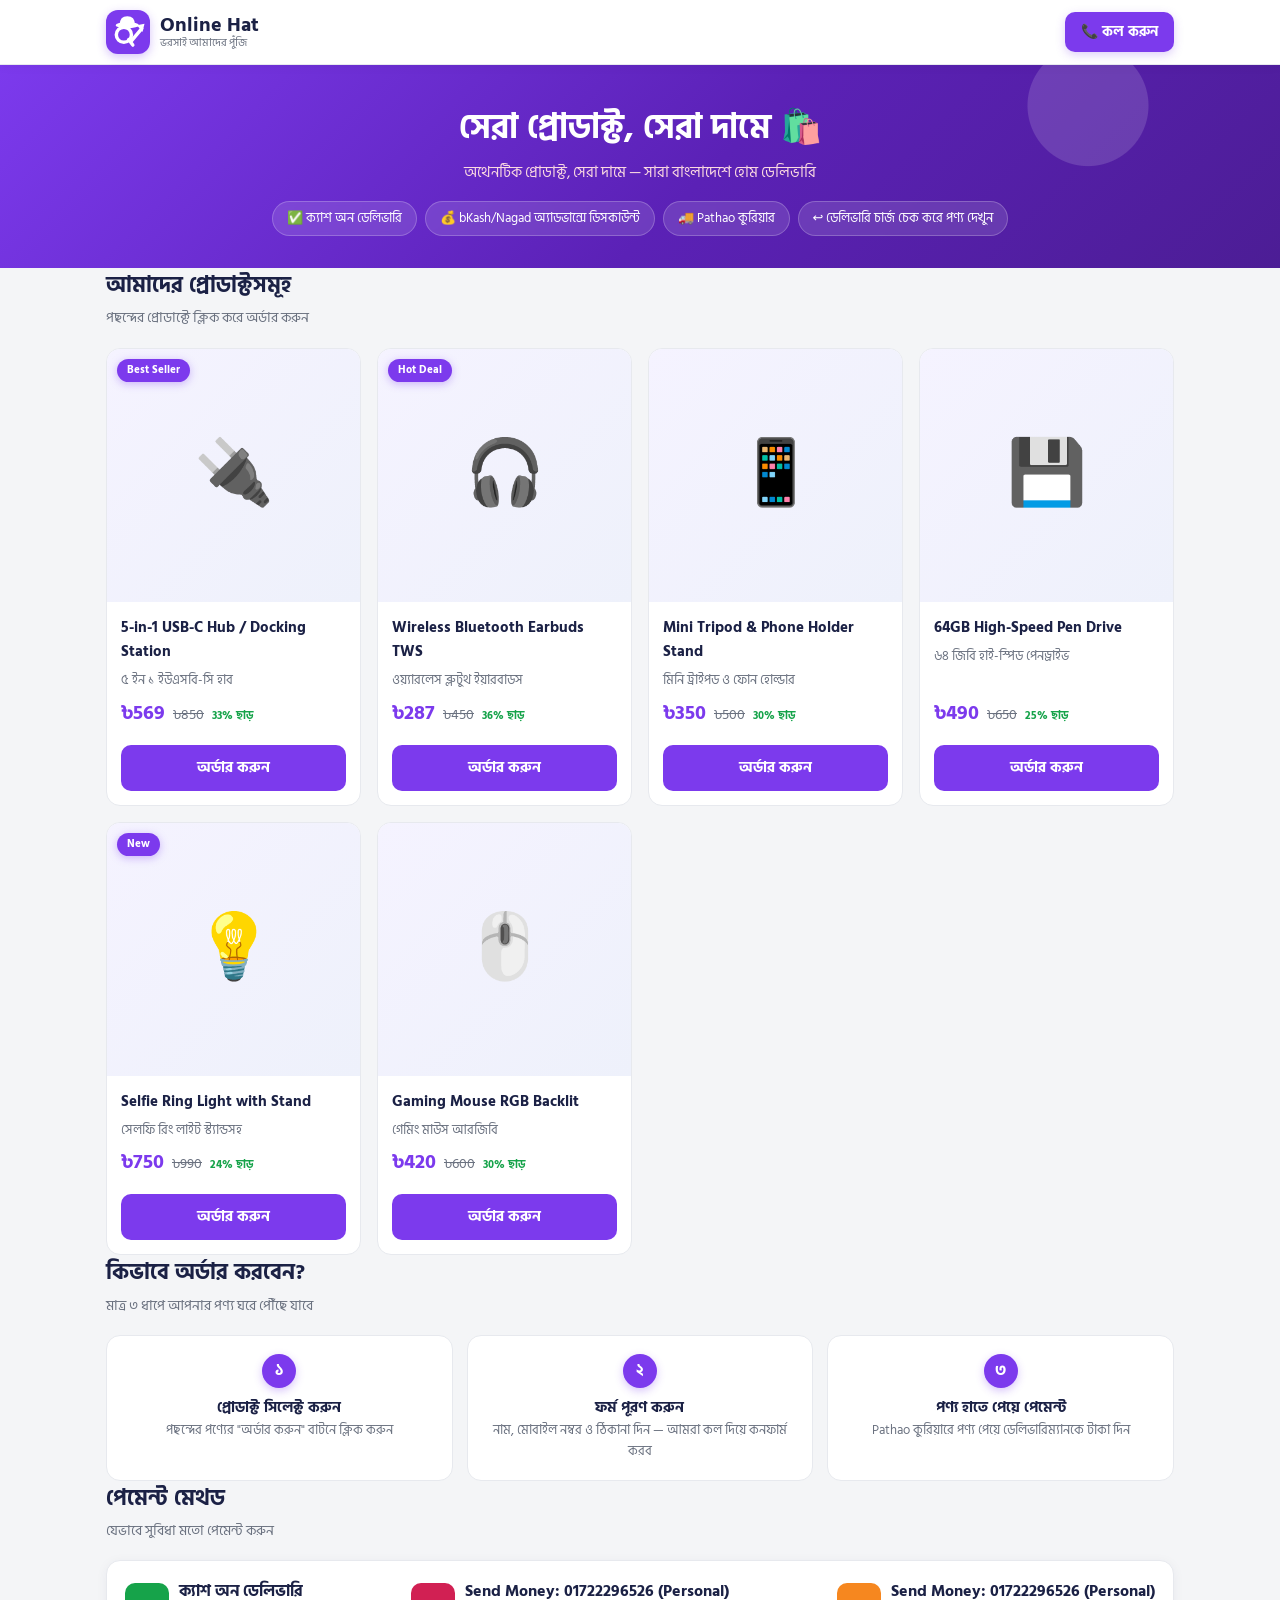
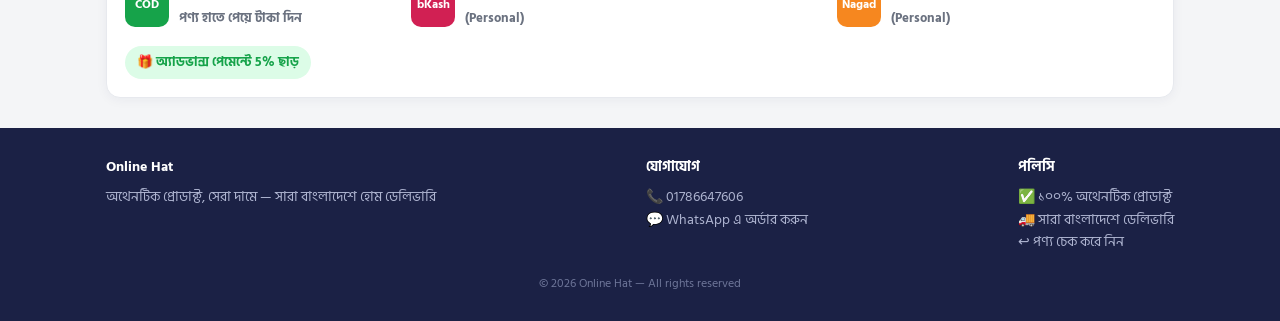
==== commit f63c9d43: "Bump cache to v5 (purple theme rollout)" ====
--- a/index.html
+++ b/index.html
@@ -9,7 +9,7 @@
   <link rel="preconnect" href="https://fonts.googleapis.com">
   <link rel="preconnect" href="https://fonts.gstatic.com" crossorigin>
   <link href="https://fonts.googleapis.com/css2?family=Hind+Siliguri:wght@400;600;700;800&display=swap" rel="stylesheet">
-  <link rel="stylesheet" href="style.css?v=4">
+  <link rel="stylesheet" href="style.css?v=5">
 </head>
 <body>
 
@@ -122,7 +122,7 @@
     <a class="sticky-order" href="#productGrid">🛍️ অর্ডার করুন</a>
   </div>
 
-  <script src="products.js?v=4"></script>
+  <script src="products.js?v=5"></script>
   <script>
     // ---- Fill shop info everywhere ----
     document.title = SETTINGS.shopName + " — অথেনটিক প্রোডাক্ট সেরা দামে | সারা বাংলাদেশে হোম ডেলিভারি";
--- a/style.css
+++ b/style.css
@@ -1,10 +1,10 @@
-/* ============ Online Hat — Brand Redesign ============
-   Palette from logo: crimson #C9103E, navy #1B2145,
+﻿/* ============ Online Hat — Brand Redesign ============
+   Palette from logo: purple #7C3AED, navy #1B2145,
    soft gray #F4F5F7, white cards                      */
 :root {
-  --accent: #C9103E;
-  --accent-dark: #9E0C30;
-  --accent-soft: #FDF0F3;
+  --accent: #7C3AED;
+  --accent-dark: #5B21B6;
+  --accent-soft: #F5F3FF;
   --navy: #1B2145;
   --navy-2: #2A3159;
   --bg: #F4F5F7;
@@ -53,7 +53,7 @@
   position: relative;
   overflow: hidden;
   flex-shrink: 0;
-  box-shadow: 0 3px 10px rgba(201,16,62,.3);
+  box-shadow: 0 3px 10px rgba(124,58,237,.3);
 }
 .brand-logo img {
   position: absolute;
@@ -73,7 +73,7 @@
   font-weight: 700;
   font-size: 14px;
   white-space: nowrap;
-  box-shadow: 0 3px 10px rgba(201,16,62,.25);
+  box-shadow: 0 3px 10px rgba(124,58,237,.25);
 }
 .call-btn:hover { background: var(--accent-dark); }
 
@@ -81,7 +81,7 @@
 .hero {
   background:
     radial-gradient(circle at 85% 20%, rgba(255,255,255,.14) 0 60px, transparent 61px),
-    linear-gradient(135deg, var(--accent) 0%, var(--accent-dark) 55%, #7A0926 100%);
+    linear-gradient(135deg, var(--accent) 0%, var(--accent-dark) 55%, #4C1D95 100%);
   color: #fff;
   padding: 36px 0 32px;
   text-align: center;
@@ -122,7 +122,7 @@
 .thumb {
   position: relative;
   aspect-ratio: 1/1;
-  background: linear-gradient(135deg, #FDF0F3, #EEF1FB);
+  background: linear-gradient(135deg, #F5F3FF, #EEF1FB);
   display: flex; align-items: center; justify-content: center;
   font-size: 64px;
 }
@@ -133,7 +133,7 @@
   font-size: 11px; font-weight: 700;
   padding: 3px 10px; border-radius: 999px;
   z-index: 2;
-  box-shadow: 0 2px 8px rgba(201,16,62,.35);
+  box-shadow: 0 2px 8px rgba(124,58,237,.35);
 }
 .card-body { padding: 14px; display: flex; flex-direction: column; gap: 6px; flex: 1; }
 .card-name { font-weight: 700; font-size: 15px; color: var(--navy); }
@@ -169,7 +169,7 @@
   width: 34px; height: 34px; margin: 0 auto 8px;
   background: var(--accent); color: #fff; border-radius: 50%;
   display: flex; align-items: center; justify-content: center; font-weight: 800;
-  box-shadow: 0 3px 8px rgba(201,16,62,.3);
+  box-shadow: 0 3px 8px rgba(124,58,237,.3);
 }
 .step h3 { font-size: 15px; color: var(--navy); }
 .step p { font-size: 13px; color: var(--muted); }
@@ -203,7 +203,7 @@
   border-radius: var(--radius);
   overflow: hidden;
   border: 1px solid var(--border);
-  background: linear-gradient(135deg, #FDF0F3, #EEF1FB);
+  background: linear-gradient(135deg, #F5F3FF, #EEF1FB);
   display: flex; align-items: center; justify-content: center; font-size: 90px;
   box-shadow: 0 4px 20px rgba(27,33,69,.07);
 }
@@ -227,7 +227,7 @@
   cursor: pointer;
   margin-top: 16px;
   font-family: inherit;
-  box-shadow: 0 6px 18px rgba(201,16,62,.35);
+  box-shadow: 0 6px 18px rgba(124,58,237,.35);
   transition: transform .15s, background .15s;
 }
 .buy-btn:hover { background: var(--accent-dark); transform: translateY(-2px); }
@@ -280,7 +280,7 @@
   position: relative;
   width: 56px; height: 56px;
   border-radius: 10px;
-  background: linear-gradient(135deg, #FDF0F3, #EEF1FB);
+  background: linear-gradient(135deg, #F5F3FF, #EEF1FB);
   display: flex; align-items: center; justify-content: center;
   font-size: 28px;
   overflow: hidden;
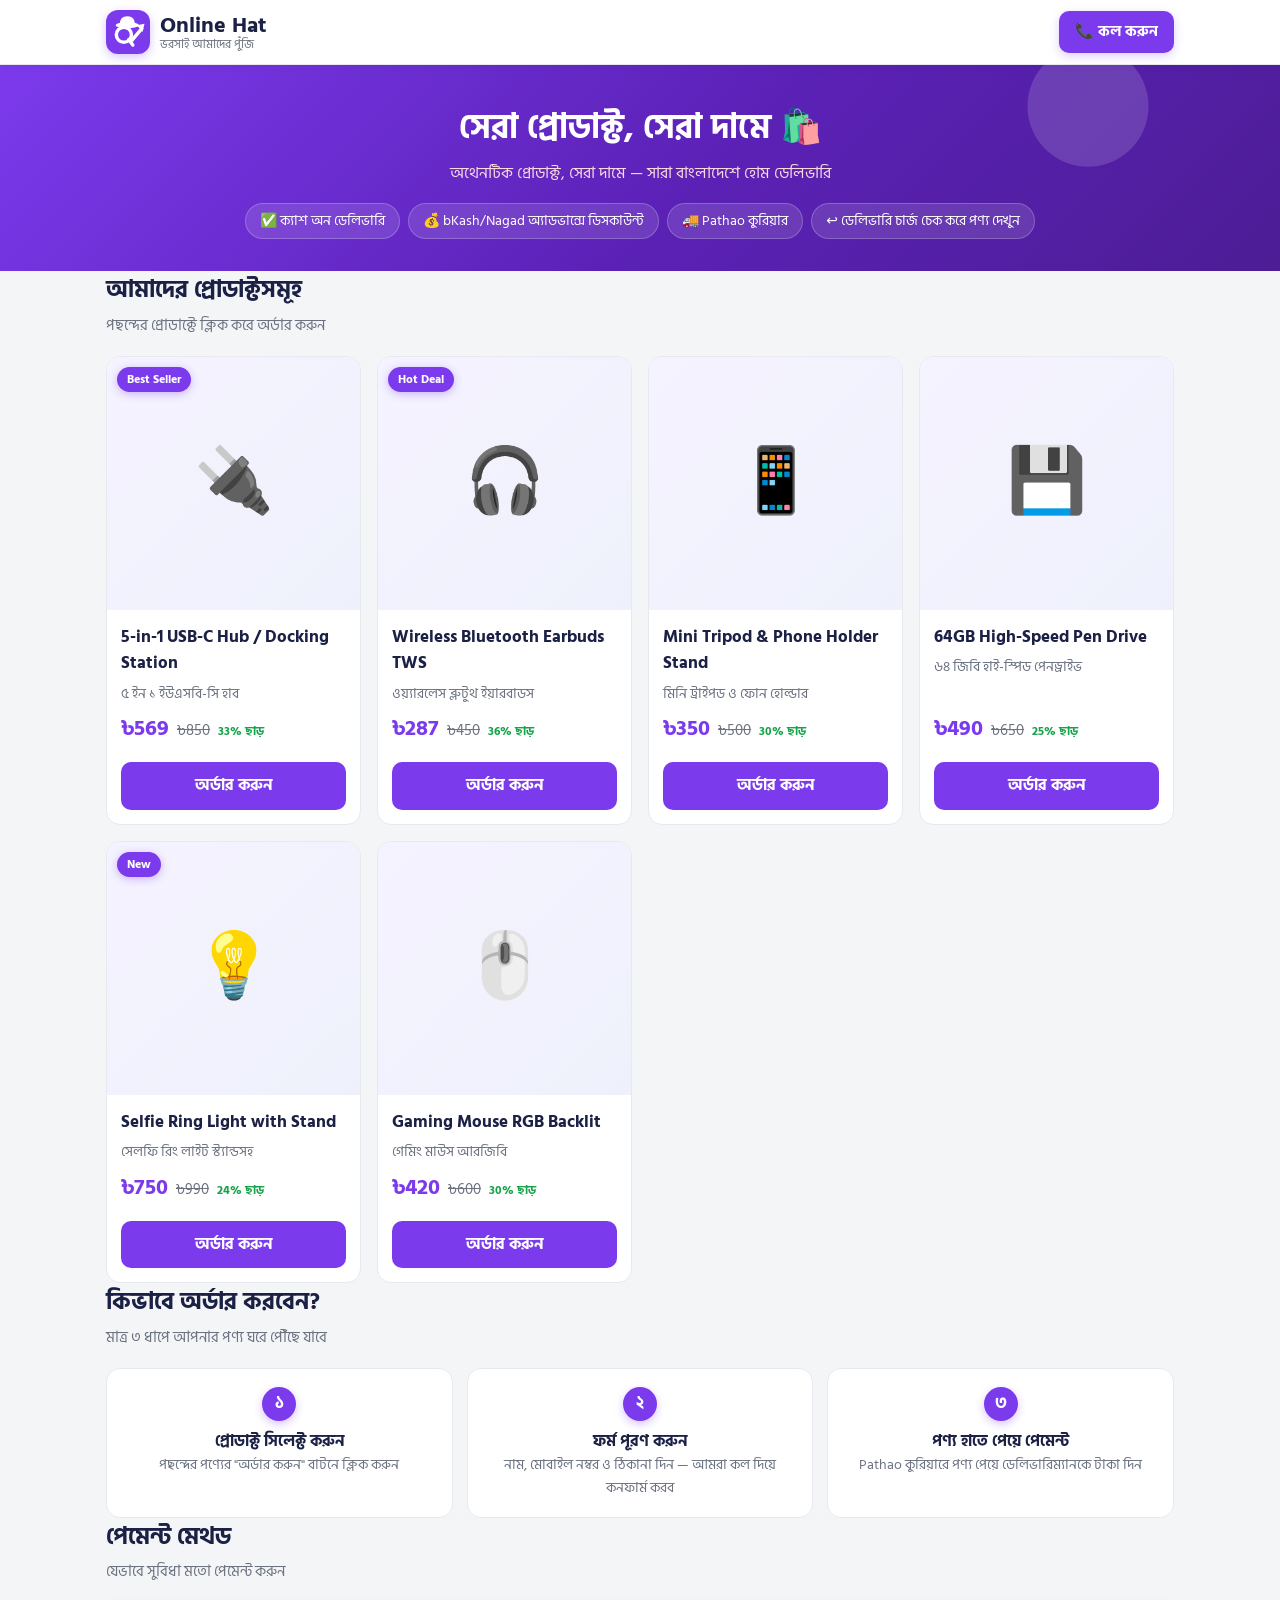
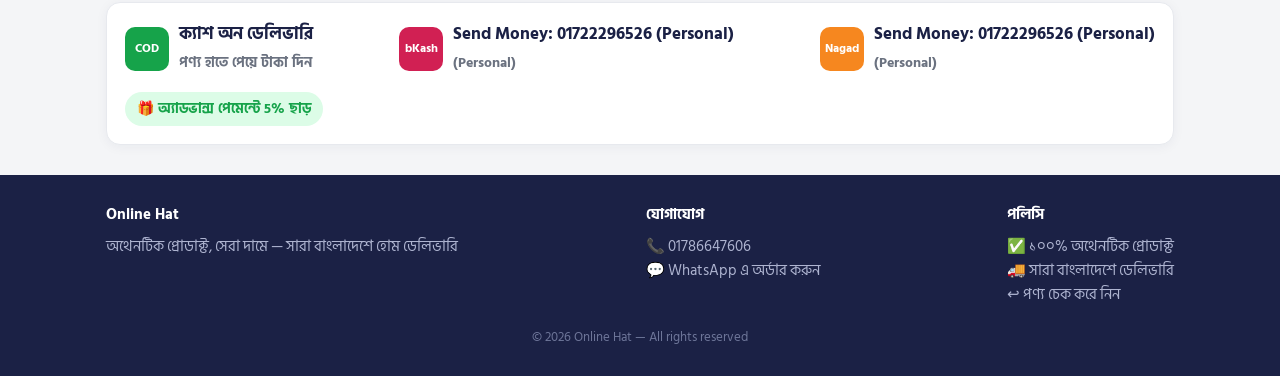
==== commit b9d1208d: "Font size boost across site (index.html)" ====
--- a/index.html
+++ b/index.html
@@ -9,7 +9,7 @@
   <link rel="preconnect" href="https://fonts.googleapis.com">
   <link rel="preconnect" href="https://fonts.gstatic.com" crossorigin>
   <link href="https://fonts.googleapis.com/css2?family=Hind+Siliguri:wght@400;600;700;800&display=swap" rel="stylesheet">
-  <link rel="stylesheet" href="style.css?v=5">
+  <link rel="stylesheet" href="style.css?v=7">
 </head>
 <body>
 
@@ -122,8 +122,9 @@
     <a class="sticky-order" href="#productGrid">🛍️ অর্ডার করুন</a>
   </div>
 
-  <script src="products.js?v=5"></script>
+  <script src="products.js?v=8"></script>
   <script>
+    function bootShop() {
     // ---- Fill shop info everywhere ----
     document.title = SETTINGS.shopName + " — অথেনটিক প্রোডাক্ট সেরা দামে | সারা বাংলাদেশে হোম ডেলিভারি";
     const logoImg = document.getElementById("logoImg");
@@ -169,6 +170,8 @@
         </div>
       </div>`;
     }).join("");
+    }
+    loadShopData(bootShop);
   </script>
 </body>
 </html>
--- a/style.css
+++ b/style.css
@@ -304,7 +304,7 @@
 /* ---------- Order form fields ---------- */
 .field { margin-bottom: 12px; }
 .field label { display: block; font-size: 14px; font-weight: 700; color: var(--accent-dark); margin-bottom: 4px; }
-.field input, .field select, .field textarea {
+.field input:not([type="radio"]):not([type="checkbox"]), .field select, .field textarea {
   width: 100%;
   padding: 11px 12px;
   border: 1px solid var(--border);
@@ -314,9 +314,16 @@
   background: #fff;
   color: var(--text);
 }
-.field input:focus, .field select:focus, .field textarea:focus {
+.field input:not([type="radio"]):not([type="checkbox"]):focus, .field select:focus, .field textarea:focus {
   outline: 2px solid var(--accent);
   border-color: var(--accent);
+}
+.field input[type="radio"] {
+  width: auto;
+  accent-color: var(--accent);
+}
+.field input[type="radio"]:focus {
+  outline: none;
 }
 .qty-row { display: flex; align-items: center; gap: 12px; }
 .qty-btn {
@@ -415,3 +422,52 @@
   .sticky-bar { display: flex; }
   body { padding-bottom: 66px; }
 }
+
+/* ---------- Font size boost (সব লেখা বড় করা হলো) ---------- */
+body { font-size: 17px; }
+.brand-name { font-size: 22px; }
+.brand-name small { font-size: 12px; }
+.call-btn { font-size: 15px; }
+.hero p { font-size: 16px; }
+.hero .pill { font-size: 14px; }
+.section-title { font-size: 24px; }
+.section-sub { font-size: 15px; }
+.card-name { font-size: 16.5px; }
+.card-name-bn { font-size: 14px; }
+.price { font-size: 22px; }
+.old-price { font-size: 15px; }
+.save-tag { font-size: 12px; }
+.badge { font-size: 12px; }
+.order-btn { font-size: 16px; }
+.step h3 { font-size: 16px; }
+.step p { font-size: 14px; }
+.discount-tag { font-size: 14px; }
+.detail h1 { font-size: 26px; }
+.detail .bn { font-size: 16px; }
+.stock-note { font-size: 15px; }
+.buy-btn { font-size: 19px; }
+.modal-head h2 { font-size: 18.5px; }
+.op-name { font-size: 15px; }
+.op-price s { font-size: 14px; }
+.op-price b { font-size: 17px; }
+.pay-box-mini { font-size: 15px; }
+.field label { font-size: 15.5px; }
+.field input:not([type="radio"]):not([type="checkbox"]), .field select, .field textarea { font-size: 16px; }
+.pay-opt { font-size: 15px; }
+.pay-opt small { font-size: 13px; }
+.pay-opt .disc { font-size: 13px; }
+.advance-info { font-size: 14px; }
+.advance-info b { font-size: 15px; }
+.summary { font-size: 15px; }
+.summary .row.total { font-size: 18.5px; }
+.submit-btn { font-size: 18px; }
+.form-error { font-size: 14px; }
+.confirm-box p { font-size: 15px; }
+footer.site { font-size: 15px; }
+.copy { font-size: 13px; }
+.sticky-bar a { font-size: 16px; }
+/* Admin panel */
+.admin-tabs button { font-size: 15px; }
+.hint { font-size: 13px; }
+.orders-table { font-size: 14px; }
+.prod-item .field label { font-size: 14.5px; }
